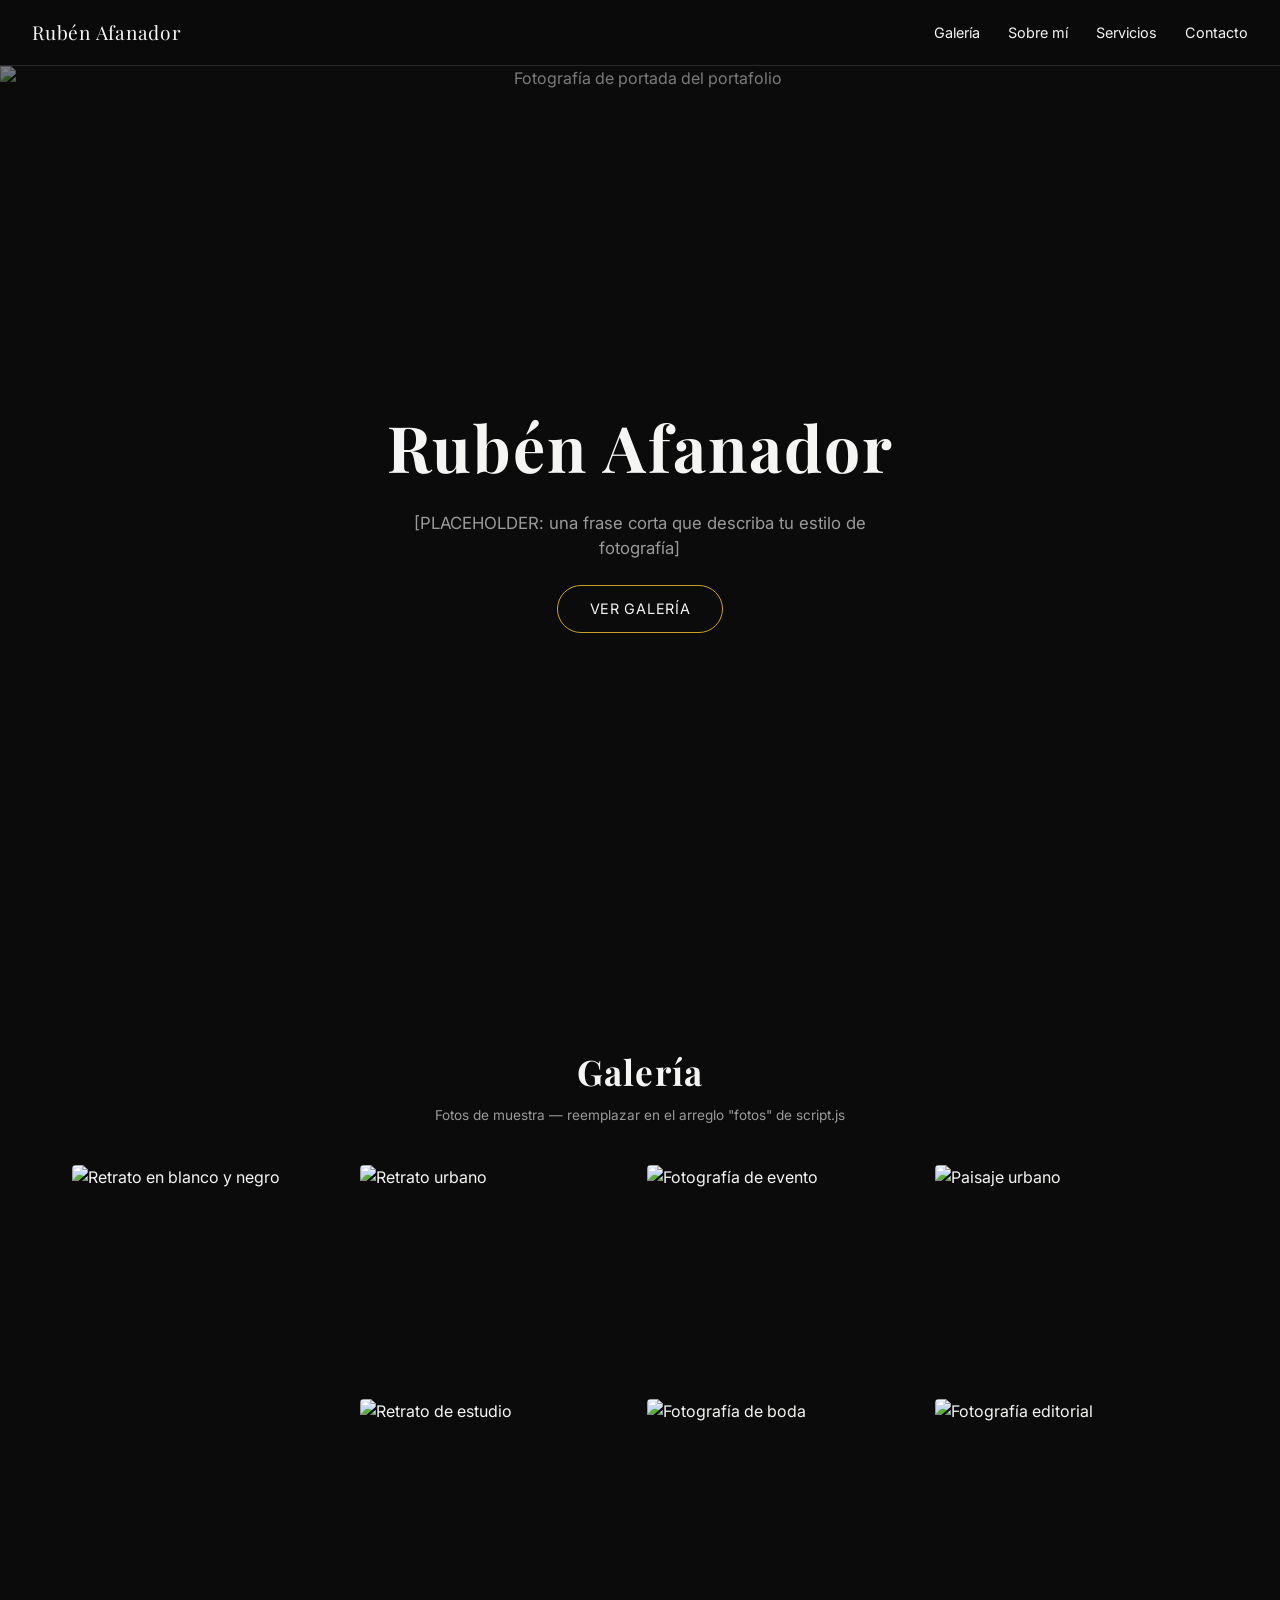
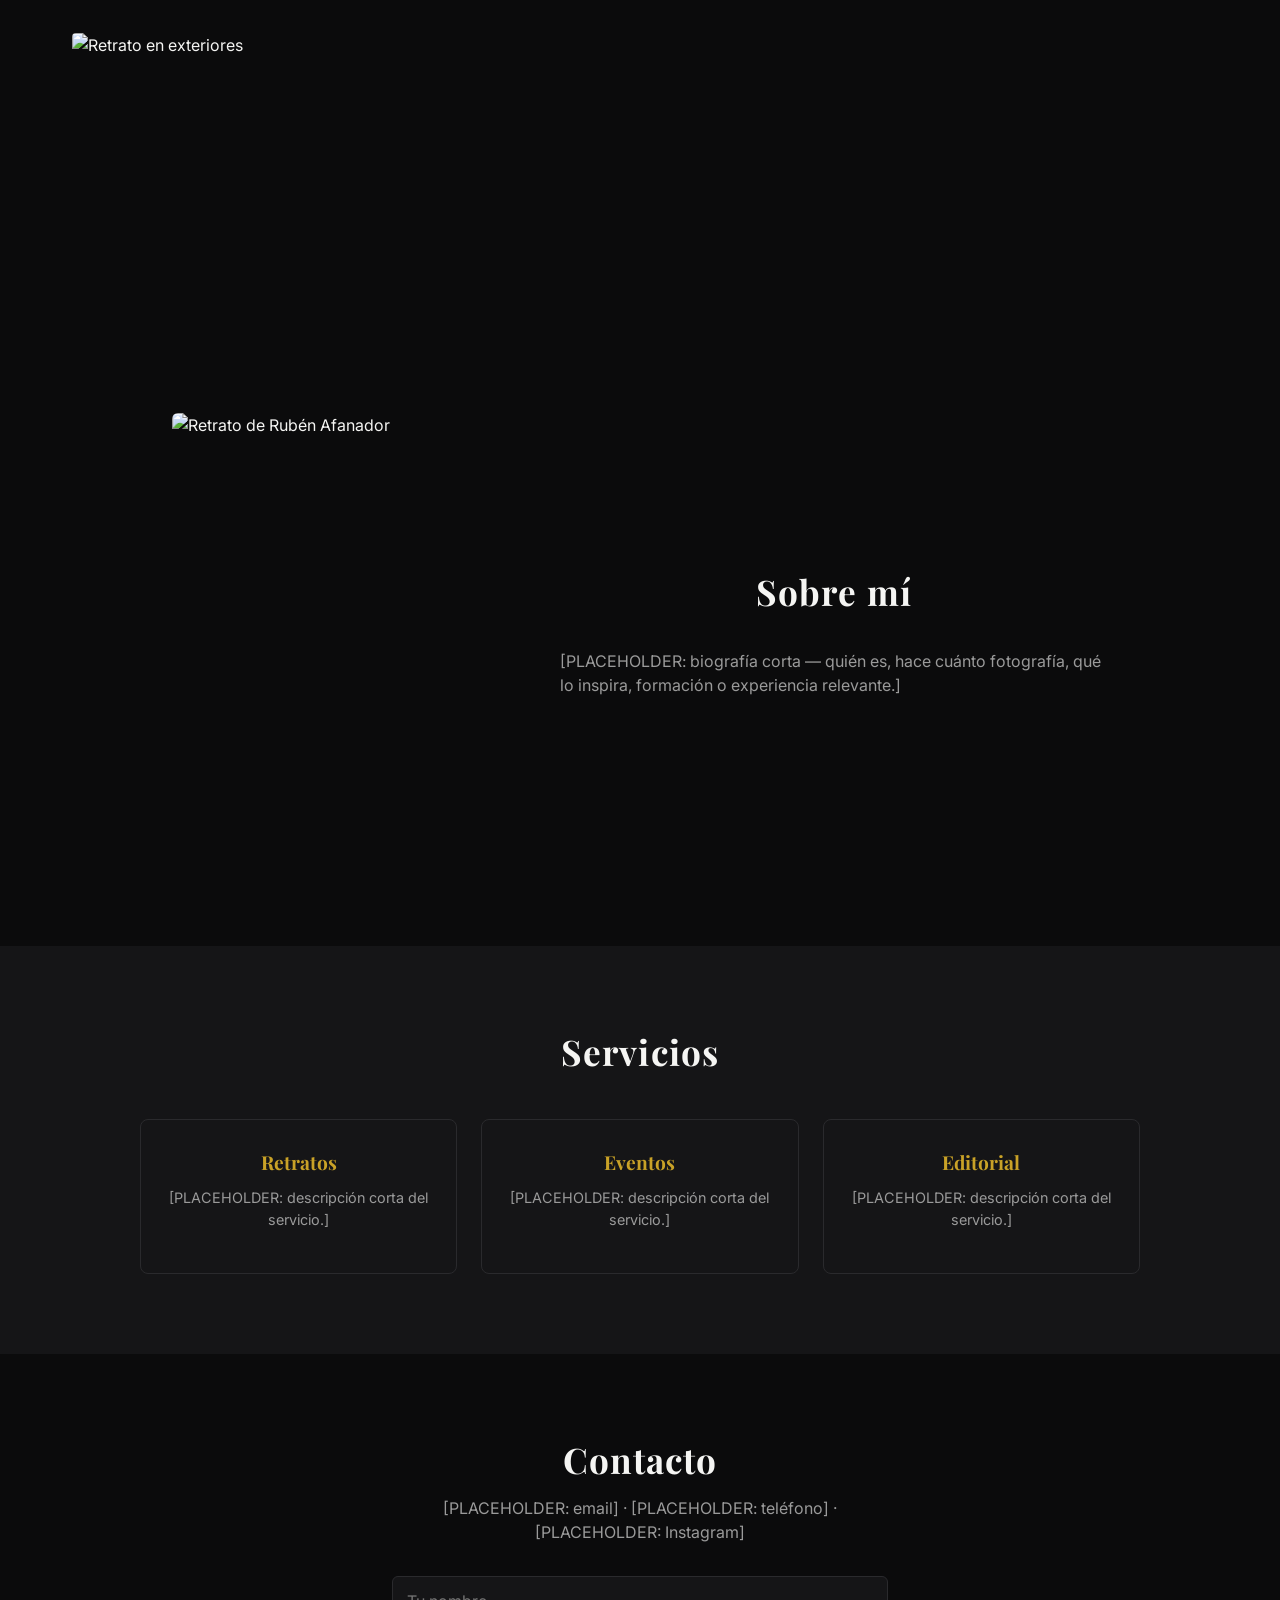
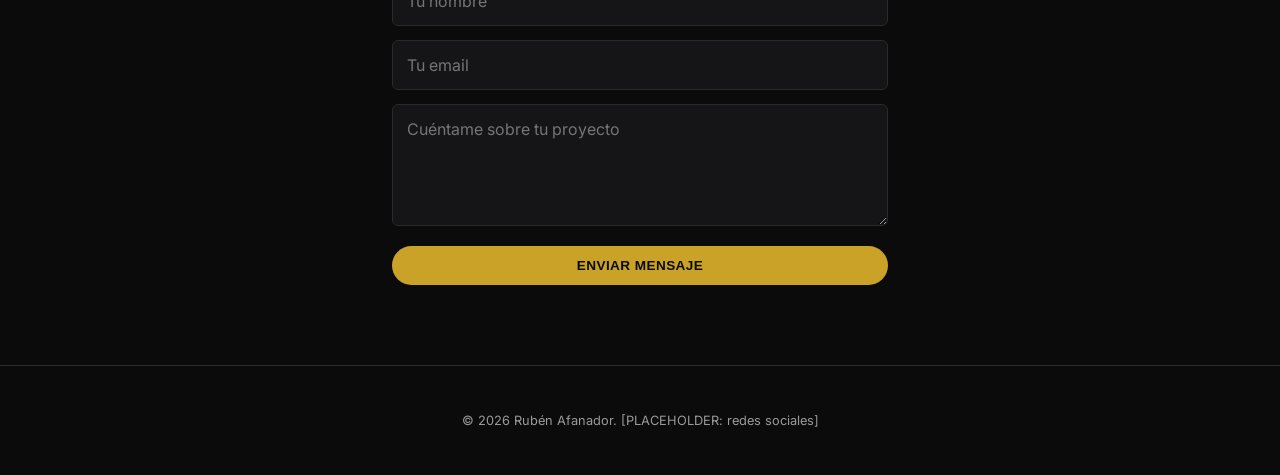
==== index.html @ 2e806fbf "Primera version del portafolio de Ruben Afanador (placeholders) Co-Authored-By: Claude Sonnet 5 <nor" ====
<!DOCTYPE html>
<html lang="es">
<head>
  <meta charset="UTF-8">
  <meta name="viewport" content="width=device-width, initial-scale=1.0">
  <title>Rubén Afanador — Fotógrafo</title>
  <meta name="description" content="Portafolio de fotografía de Rubén Afanador.">
  <link rel="preconnect" href="https://fonts.googleapis.com">
  <link href="https://fonts.googleapis.com/css2?family=Playfair+Display:wght@600;700&family=Inter:wght@400;500;600&display=swap" rel="stylesheet">
  <link rel="stylesheet" href="styles.css">
</head>
<body>

  <header class="nav">
    <a href="#inicio" class="nav-logo">Rubén Afanador</a>
    <!-- script.js alterna la clase "abierto" en #nav-links (menú de celular) -->
    <button id="btn-menu" class="nav-toggle" aria-label="Abrir menú">☰</button>
    <nav class="nav-links" id="nav-links">
      <a href="#galeria">Galería</a>
      <a href="#sobre-mi">Sobre mí</a>
      <a href="#servicios">Servicios</a>
      <a href="#contacto">Contacto</a>
    </nav>
  </header>

  <section id="inicio" class="hero">
    <!-- PLACEHOLDER: foto de portada. Cambiar por una foto propia de Rubén -->
    <img class="hero-imagen" src="https://images.unsplash.com/photo-1554048612-b6a482bc67e5?w=1600&q=80" alt="Fotografía de portada del portafolio">
    <div class="hero-contenido">
      <h1>Rubén Afanador</h1>
      <!-- PLACEHOLDER: frase corta de estilo -->
      <p class="hero-tagline">[PLACEHOLDER: una frase corta que describa tu estilo de fotografía]</p>
      <a href="#galeria" class="btn-primario">Ver galería</a>
    </div>
  </section>

  <section id="galeria" class="galeria">
    <h2 class="titulo-seccion">Galería</h2>
    <p class="subtitulo-seccion">Fotos de muestra — reemplazar en el arreglo "fotos" de script.js</p>
    <!-- script.js llena esto con una <figure> por cada foto del arreglo "fotos" -->
    <div class="galeria-grid" id="galeria-grid"></div>
  </section>

  <section id="sobre-mi" class="sobre-mi">
    <!-- PLACEHOLDER: retrato de Rubén -->
    <img class="sobre-mi-foto" src="https://images.unsplash.com/photo-1507003211169-0a1dd7228f2d?w=800&q=80" alt="Retrato de Rubén Afanador">
    <div class="sobre-mi-texto">
      <h2 class="titulo-seccion">Sobre mí</h2>
      <p>[PLACEHOLDER: biografía corta — quién es, hace cuánto fotografía, qué lo inspira, formación o experiencia relevante.]</p>
    </div>
  </section>

  <section id="servicios" class="servicios">
    <h2 class="titulo-seccion">Servicios</h2>
    <div class="servicios-grid">
      <article class="servicio">
        <h3>Retratos</h3>
        <p>[PLACEHOLDER: descripción corta del servicio.]</p>
      </article>
      <article class="servicio">
        <h3>Eventos</h3>
        <p>[PLACEHOLDER: descripción corta del servicio.]</p>
      </article>
      <article class="servicio">
        <h3>Editorial</h3>
        <p>[PLACEHOLDER: descripción corta del servicio.]</p>
      </article>
    </div>
  </section>

  <section id="contacto" class="contacto">
    <h2 class="titulo-seccion">Contacto</h2>
    <p class="contacto-datos">[PLACEHOLDER: email] · [PLACEHOLDER: teléfono] · [PLACEHOLDER: Instagram]</p>

    <!-- Sin backend: script.js solo muestra #contacto-mensaje, no envía nada a ningún servidor -->
    <form id="form-contacto" class="form-contacto">
      <input type="text" name="nombre" placeholder="Tu nombre" required>
      <input type="email" name="email" placeholder="Tu email" required>
      <textarea name="mensaje" placeholder="Cuéntame sobre tu proyecto" rows="4" required></textarea>
      <button type="submit">Enviar mensaje</button>
    </form>
    <p id="contacto-mensaje" class="contacto-mensaje" hidden></p>
  </section>

  <!-- Lightbox: arranca oculto, script.js lo llena y le quita "hidden"
       al hacer click en una foto de la galería -->
  <div id="lightbox" class="lightbox" hidden>
    <button id="btn-cerrar-lightbox" class="lightbox-cerrar" aria-label="Cerrar">✕</button>
    <img id="lightbox-imagen" class="lightbox-imagen" src="" alt="">
  </div>

  <footer class="footer">
    <p>&copy; 2026 Rubén Afanador. [PLACEHOLDER: redes sociales]</p>
  </footer>

</body>
<script src="script.js"></script>
</html>
---- styles.css ----
/* Paleta oscura con acento dorado, típica de portafolios de fotografía:
   el negro deja que las fotos sean lo más llamativo de la página. */
:root {
  --bg: #0b0b0c;
  --surface: #151517;
  --borde: #2a2a2d;
  --texto: #f5f5f3;
  --texto-secundario: #9a9a9a;
  --acento: #c9a227;
}

* {
  box-sizing: border-box;
}

body {
  margin: 0;
  background-color: var(--bg);
  color: var(--texto);
  font-family: 'Inter', sans-serif;
  line-height: 1.5;
}

h1, h2, h3 {
  font-family: 'Playfair Display', serif;
  margin: 0;
}

a {
  color: inherit;
  text-decoration: none;
}

/* --- NAV --- */

.nav {
  position: sticky;
  top: 0;
  z-index: 20;
  display: flex;
  align-items: center;
  justify-content: space-between;
  padding: 18px 32px;
  background-color: rgba(11, 11, 12, 0.9);
  backdrop-filter: blur(8px);
  border-bottom: 1px solid var(--borde);
}

.nav-logo {
  font-family: 'Playfair Display', serif;
  font-size: 1.2rem;
  letter-spacing: 0.04em;
}

.nav-links {
  display: flex;
  gap: 28px;
  font-size: 0.9rem;
}

.nav-links a:hover {
  color: var(--acento);
}

.nav-toggle {
  display: none;
  background: none;
  border: none;
  color: var(--texto);
  font-size: 1.4rem;
  cursor: pointer;
}

/* --- HERO --- */

.hero {
  position: relative;
  height: 100vh;
  min-height: 480px;
  display: flex;
  align-items: center;
  justify-content: center;
  text-align: center;
  overflow: hidden;
}

.hero-imagen {
  position: absolute;
  inset: 0;
  width: 100%;
  height: 100%;
  object-fit: cover;
  /* Oscurece la foto para que el texto blanco encima se lea bien */
  filter: brightness(0.5);
}

.hero-contenido {
  position: relative;
  z-index: 1;
  display: flex;
  flex-direction: column;
  align-items: center;
  gap: 16px;
  padding: 0 20px;
}

.hero-contenido h1 {
  font-size: clamp(2.2rem, 6vw, 4rem);
  letter-spacing: 0.03em;
}

.hero-tagline {
  margin: 0;
  color: var(--texto-secundario);
  font-size: 1.05rem;
  max-width: 480px;
}

.btn-primario {
  margin-top: 8px;
  padding: 12px 32px;
  border: 1px solid var(--acento);
  border-radius: 999px;
  color: var(--texto);
  font-size: 0.9rem;
  letter-spacing: 0.05em;
  text-transform: uppercase;
  transition: background-color 0.2s;
}

.btn-primario:hover {
  background-color: var(--acento);
  color: var(--bg);
}

/* --- SECCIONES (comunes a galería, sobre mí, servicios, contacto) --- */

.titulo-seccion {
  font-size: clamp(1.6rem, 4vw, 2.2rem);
  text-align: center;
  letter-spacing: 0.03em;
}

.subtitulo-seccion {
  text-align: center;
  color: var(--texto-secundario);
  font-size: 0.85rem;
  margin-top: 6px;
}

/* --- GALERÍA --- */

.galeria {
  padding: 80px 32px;
  max-width: 1200px;
  margin: 0 auto;
}

.galeria-grid {
  margin-top: 40px;
  display: grid;
  grid-template-columns: repeat(4, 1fr);
  grid-auto-rows: 220px;
  gap: 14px;
}

/* Un par de fotos ocupan 2 filas, para que la grilla no se vea tan
   uniforme (look típico de galería de fotografía) */
.galeria-grid figure:nth-child(1),
.galeria-grid figure:nth-child(6) {
  grid-row: span 2;
}

.galeria-grid figure {
  margin: 0;
  position: relative;
  overflow: hidden;
  border-radius: 4px;
  cursor: pointer;
}

.galeria-grid img {
  width: 100%;
  height: 100%;
  object-fit: cover;
  transition: transform 0.4s ease;
}

.galeria-grid figure:hover img {
  transform: scale(1.06);
}

/* --- SOBRE MÍ --- */

.sobre-mi {
  display: flex;
  flex-wrap: wrap;
  align-items: center;
  gap: 48px;
  max-width: 1000px;
  margin: 0 auto;
  padding: 80px 32px;
}

.sobre-mi-foto {
  flex: 1 1 280px;
  max-width: 340px;
  aspect-ratio: 3 / 4;
  object-fit: cover;
  border-radius: 6px;
}

.sobre-mi-texto {
  flex: 1 1 320px;
  display: flex;
  flex-direction: column;
  gap: 14px;
}

.sobre-mi-texto p {
  color: var(--texto-secundario);
}

/* --- SERVICIOS --- */

.servicios {
  padding: 80px 32px;
  background-color: var(--surface);
}

.servicios-grid {
  margin-top: 40px;
  display: grid;
  grid-template-columns: repeat(auto-fit, minmax(220px, 1fr));
  gap: 24px;
  max-width: 1000px;
  margin-inline: auto;
}

.servicio {
  padding: 28px 24px;
  border: 1px solid var(--borde);
  border-radius: 8px;
  text-align: center;
}

.servicio h3 {
  font-size: 1.2rem;
  color: var(--acento);
}

.servicio p {
  margin-top: 10px;
  color: var(--texto-secundario);
  font-size: 0.9rem;
}

/* --- CONTACTO --- */

.contacto {
  padding: 80px 32px;
  max-width: 560px;
  margin: 0 auto;
  text-align: center;
}

.contacto-datos {
  color: var(--texto-secundario);
  margin-top: 10px;
}

.form-contacto {
  margin-top: 32px;
  display: flex;
  flex-direction: column;
  gap: 14px;
  text-align: left;
}

.form-contacto input,
.form-contacto textarea {
  padding: 12px 14px;
  background-color: var(--surface);
  border: 1px solid var(--borde);
  border-radius: 6px;
  color: var(--texto);
  font: inherit;
  resize: vertical;
}

.form-contacto input:focus,
.form-contacto textarea:focus {
  outline: none;
  border-color: var(--acento);
}

.form-contacto button {
  margin-top: 6px;
  padding: 12px;
  border: none;
  border-radius: 999px;
  background-color: var(--acento);
  color: var(--bg);
  font-weight: 600;
  letter-spacing: 0.03em;
  text-transform: uppercase;
  font-size: 0.85rem;
  cursor: pointer;
}

.contacto-mensaje {
  margin-top: 16px;
  color: var(--acento);
  font-size: 0.9rem;
}

.contacto-mensaje[hidden] {
  display: none;
}

/* --- LIGHTBOX --- */

.lightbox {
  position: fixed;
  inset: 0;
  z-index: 100;
  display: flex;
  align-items: center;
  justify-content: center;
  padding: 24px;
  background-color: rgba(0, 0, 0, 0.9);
}

.lightbox[hidden] {
  display: none;
}

.lightbox-imagen {
  max-width: 90vw;
  max-height: 85vh;
  object-fit: contain;
  border-radius: 4px;
}

.lightbox-cerrar {
  position: absolute;
  top: 20px;
  right: 24px;
  width: 40px;
  height: 40px;
  border-radius: 50%;
  border: 1px solid var(--borde);
  background-color: var(--surface);
  color: var(--texto);
  font-size: 1.1rem;
  cursor: pointer;
}

/* --- FOOTER --- */

.footer {
  padding: 32px;
  text-align: center;
  color: var(--texto-secundario);
  font-size: 0.8rem;
  border-top: 1px solid var(--borde);
}

/* --- RESPONSIVE --- */

@media (max-width: 720px) {
  .nav-toggle {
    display: block;
  }

  .nav-links {
    position: absolute;
    top: 100%;
    left: 0;
    right: 0;
    flex-direction: column;
    gap: 0;
    background-color: var(--bg);
    border-bottom: 1px solid var(--borde);
    /* Oculto por defecto: script.js agrega "abierto" al hacer click en
       el botón de hamburguesa. No se usa [hidden] porque la transición
       de altura con display:none no se puede animar */
    max-height: 0;
    overflow: hidden;
    transition: max-height 0.25s ease;
  }

  .nav-links.abierto {
    max-height: 240px;
  }

  .nav-links a {
    padding: 14px 24px;
    border-top: 1px solid var(--borde);
  }

  .galeria-grid {
    grid-template-columns: repeat(2, 1fr);
    grid-auto-rows: 160px;
  }

  .sobre-mi {
    flex-direction: column;
    text-align: center;
  }
}
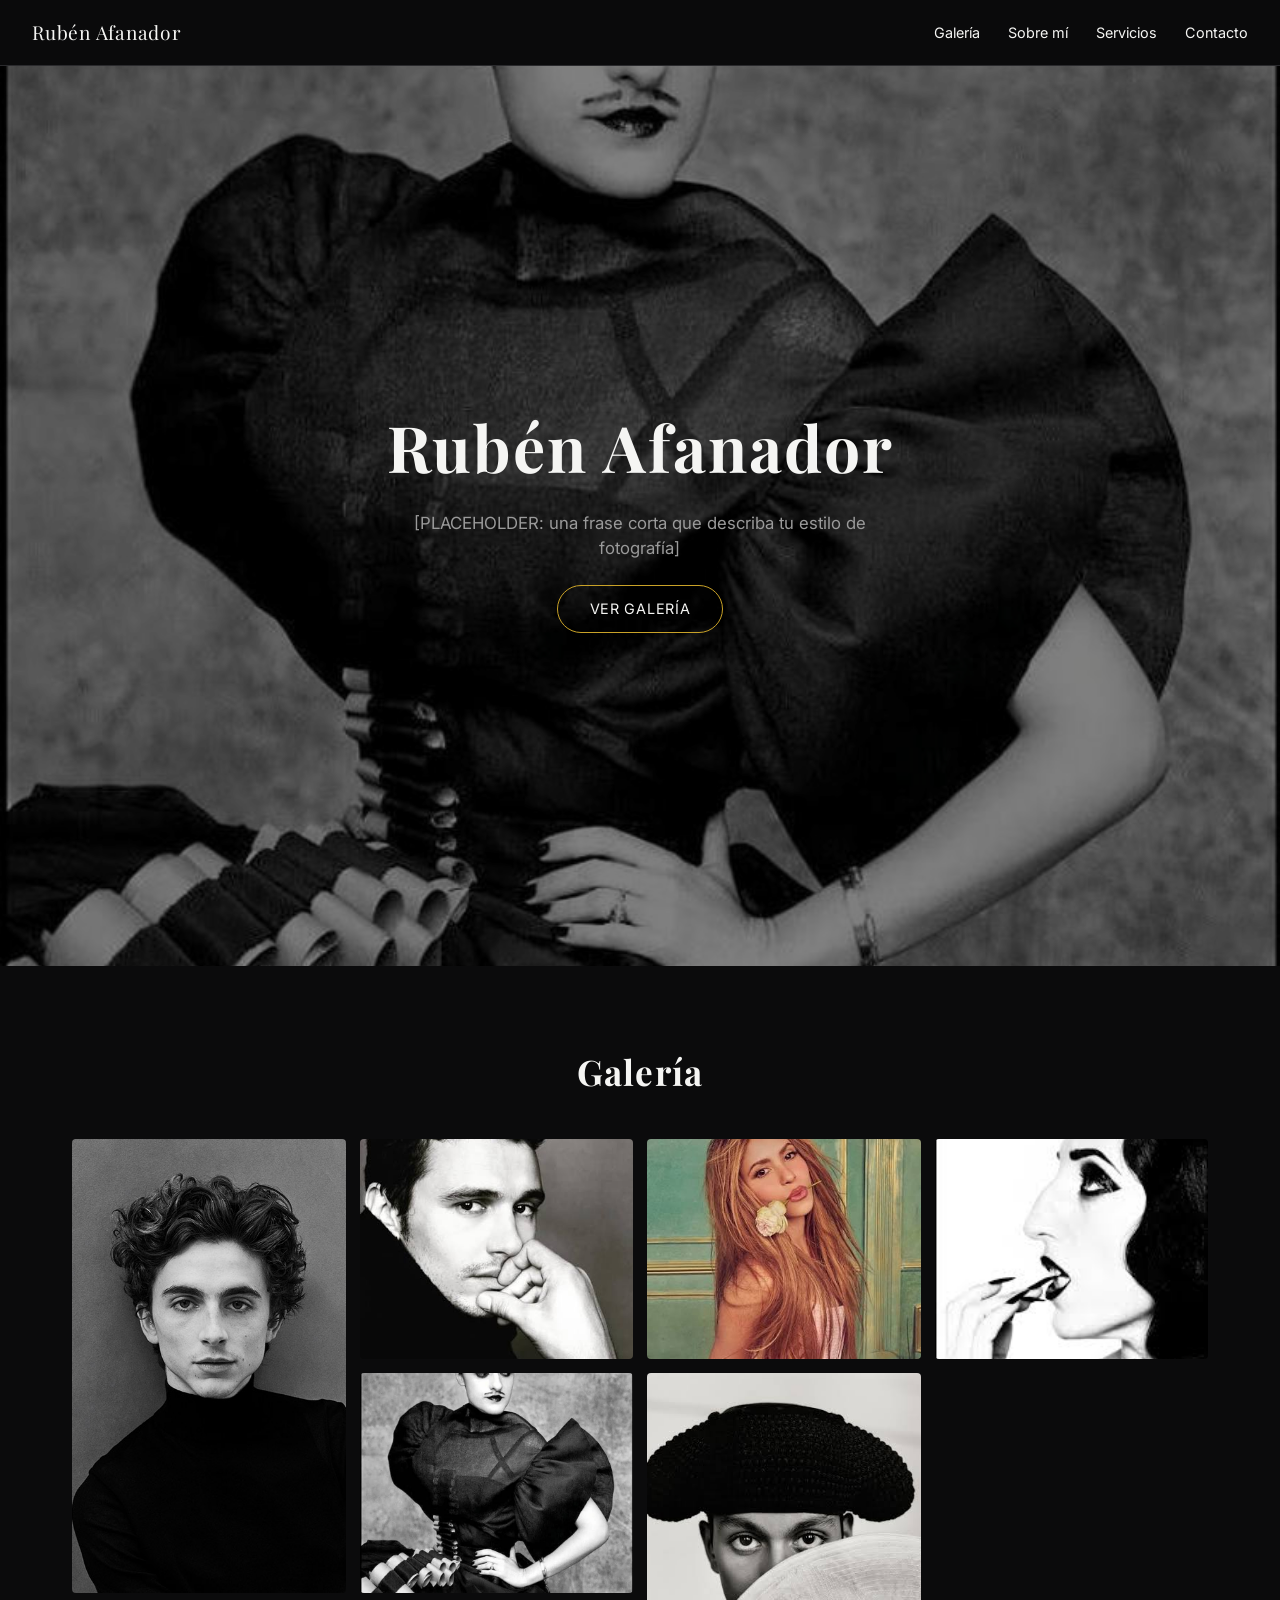
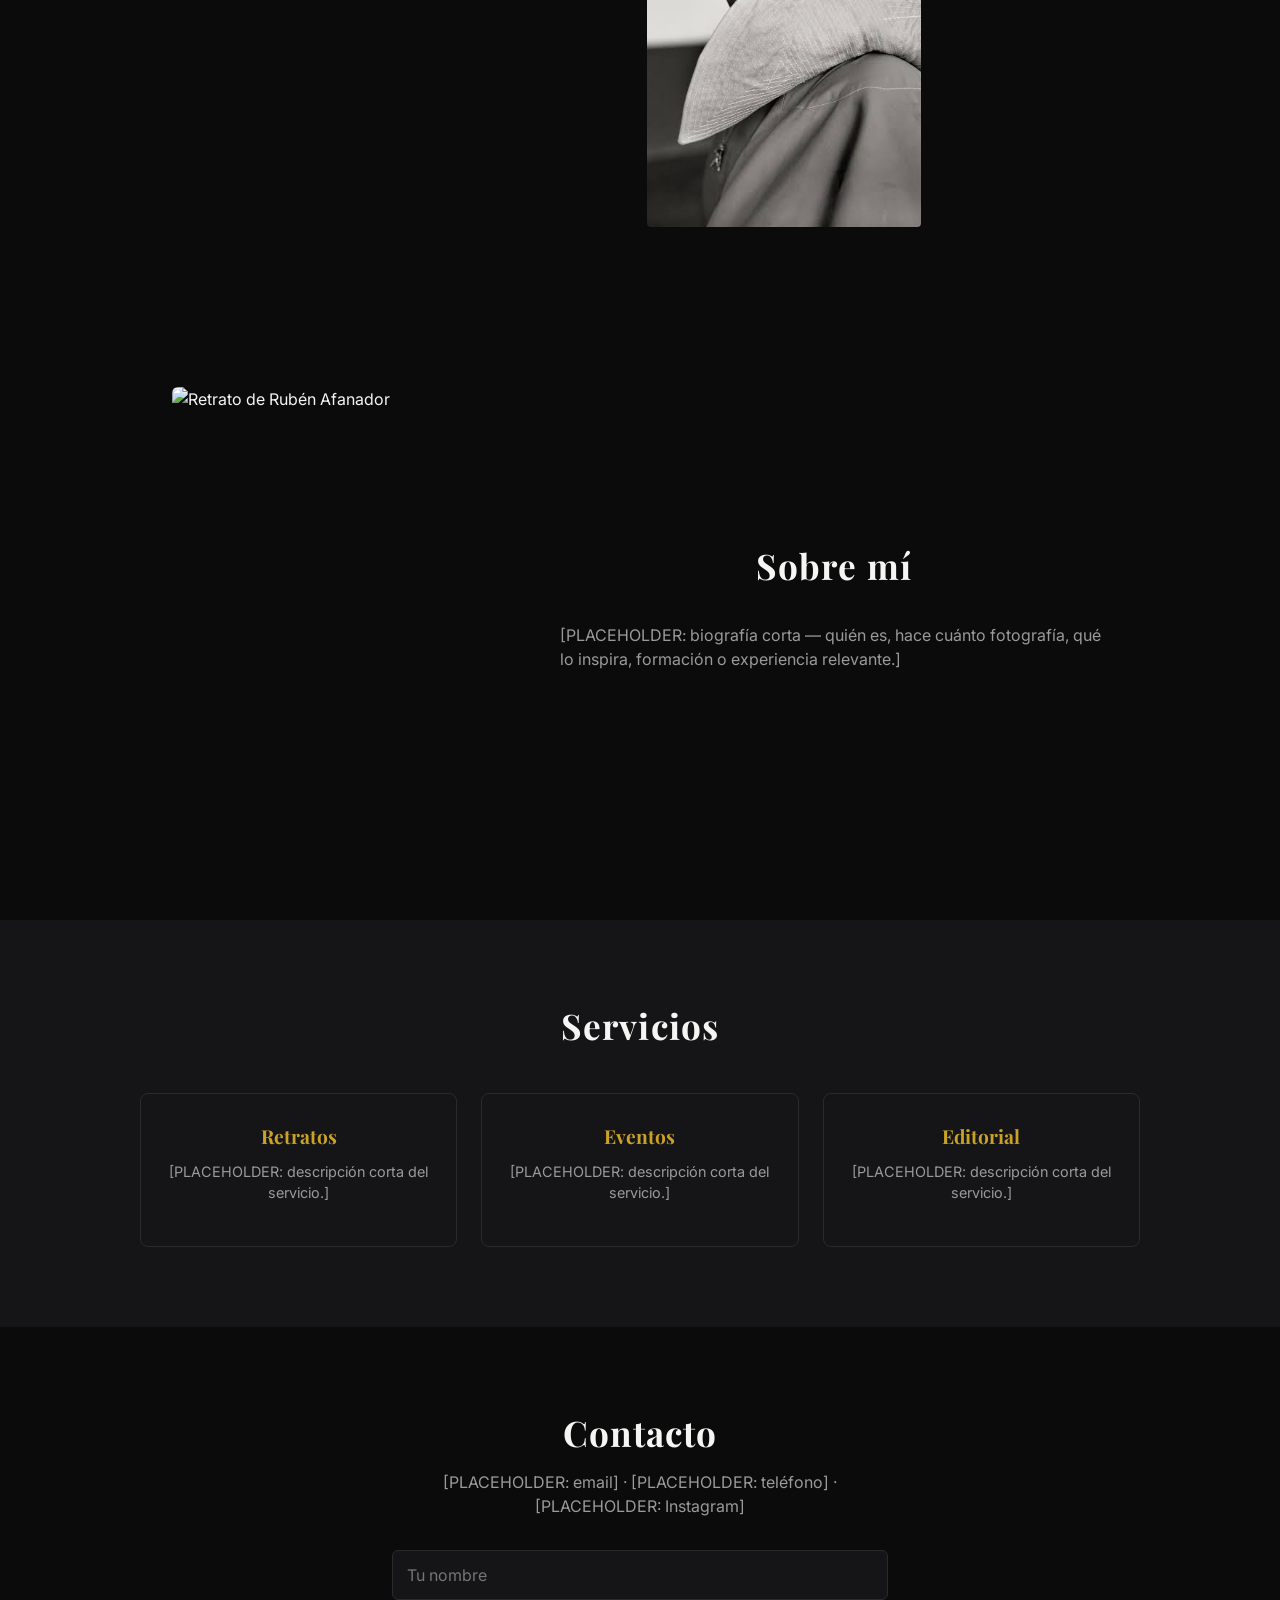
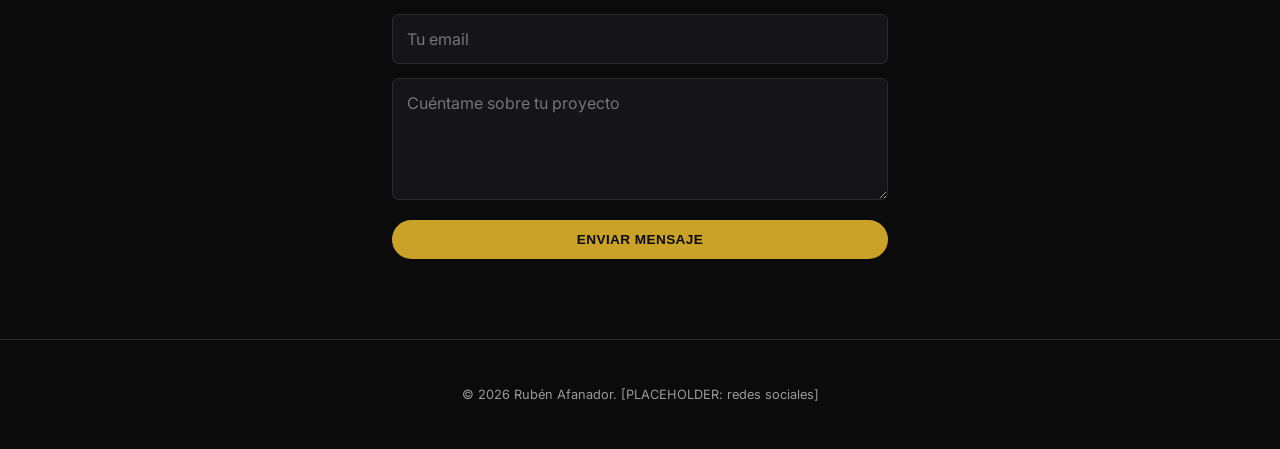
==== commit 4ebdc028: "Agrega trabajos.json con fotos reales, panel de gestion y conecta la galeria Co-Authored-By: Claude " ====
--- a/index.html
+++ b/index.html
@@ -24,8 +24,8 @@
   </header>
 
   <section id="inicio" class="hero">
-    <!-- PLACEHOLDER: foto de portada. Cambiar por una foto propia de Rubén -->
-    <img class="hero-imagen" src="https://images.unsplash.com/photo-1554048612-b6a482bc67e5?w=1600&q=80" alt="Fotografía de portada del portafolio">
+    <!-- Uno de los trabajos reales (trabajos.json) como foto de portada -->
+    <img class="hero-imagen" src="images/trabajo-5.png" alt="Retrato con vestuario escénico, foto de portada">
     <div class="hero-contenido">
       <h1>Rubén Afanador</h1>
       <!-- PLACEHOLDER: frase corta de estilo -->
@@ -36,8 +36,8 @@
 
   <section id="galeria" class="galeria">
     <h2 class="titulo-seccion">Galería</h2>
-    <p class="subtitulo-seccion">Fotos de muestra — reemplazar en el arreglo "fotos" de script.js</p>
-    <!-- script.js llena esto con una <figure> por cada foto del arreglo "fotos" -->
+    <!-- script.js llena esto con una <figure> por cada trabajo de trabajos.json
+         (vía leerTrabajos() en data.js) -->
     <div class="galeria-grid" id="galeria-grid"></div>
   </section>
 
@@ -94,5 +94,7 @@
   </footer>
 
 </body>
+<!-- data.js primero: script.js necesita leerTrabajos() -->
+<script src="data.js"></script>
 <script src="script.js"></script>
 </html>
--- a/styles.css
+++ b/styles.css
@@ -368,7 +368,218 @@
 
 /* --- RESPONSIVE --- */
 
+/* === GESTIÓN (gestion.html) ===
+   Mismo patrón de sidebar + contenido que proyectos1/gestion.html, pero
+   con la paleta oscura/dorada de este portafolio en vez del morado. */
+
+body.gestion {
+  display: flex;
+  flex-direction: row;
+  align-items: stretch;
+  min-height: 100vh;
+}
+
+.sidebar {
+  flex-shrink: 0;
+  width: 220px;
+  padding: 24px 16px;
+  display: flex;
+  flex-direction: column;
+  gap: 16px;
+  background-color: var(--surface);
+  border-right: 1px solid var(--borde);
+}
+
+/* .sidebar usa display:flex, que le gana al atributo hidden; igual pasa
+   con .contenido [hidden] más abajo (mismo motivo que en proyectos1) */
+.sidebar[hidden] {
+  display: none;
+}
+
+.sidebar-titulo {
+  margin: 0;
+  font-size: 1rem;
+  text-transform: uppercase;
+  letter-spacing: 0.06em;
+  color: var(--texto-secundario);
+}
+
+.sidebar-nav {
+  display: flex;
+  flex-direction: column;
+  gap: 8px;
+}
+
+.sidebar-item {
+  padding: 10px 14px;
+  text-align: left;
+  font: inherit;
+  font-size: 0.85rem;
+  color: var(--texto);
+  background-color: var(--bg);
+  border: 1px solid var(--borde);
+  border-radius: 6px;
+  cursor: pointer;
+}
+
+.sidebar-item:hover {
+  border-color: var(--acento);
+}
+
+.sidebar-item.activo {
+  border-color: var(--acento);
+  color: var(--acento);
+}
+
+.contenido {
+  flex: 1;
+  min-width: 0;
+  padding: 40px;
+  overflow-y: auto;
+}
+
+.contenido [hidden] {
+  display: none;
+}
+
+.seccion h1 {
+  margin-bottom: 24px;
+  font-size: 1.6rem;
+}
+
+.tabla {
+  width: 100%;
+  border-collapse: collapse;
+}
+
+.tabla th,
+.tabla td {
+  padding: 10px 12px;
+  text-align: left;
+  border-bottom: 1px solid var(--borde);
+}
+
+.tabla-miniatura {
+  width: 56px;
+  height: 56px;
+  object-fit: cover;
+  border-radius: 4px;
+}
+
+.form-crear {
+  display: flex;
+  flex-direction: column;
+  gap: 6px;
+  max-width: 420px;
+}
+
+.form-crear label {
+  margin-top: 10px;
+  font-size: 0.8rem;
+  color: var(--texto-secundario);
+}
+
+.form-crear input,
+.form-crear textarea,
+.form-crear select {
+  padding: 10px 12px;
+  font: inherit;
+  color: var(--texto);
+  background-color: var(--surface);
+  border: 1px solid var(--borde);
+  border-radius: 6px;
+  resize: vertical;
+}
+
+.form-crear input:focus,
+.form-crear textarea:focus,
+.form-crear select:focus {
+  outline: none;
+  border-color: var(--acento);
+}
+
+.form-crear button {
+  margin-top: 16px;
+  padding: 10px 24px;
+  align-self: flex-start;
+  border: none;
+  border-radius: 999px;
+  background-color: var(--acento);
+  color: var(--bg);
+  font-weight: 600;
+  font-size: 0.85rem;
+  letter-spacing: 0.03em;
+  text-transform: uppercase;
+  cursor: pointer;
+}
+
+.form-botones {
+  display: flex;
+  flex-wrap: wrap;
+  gap: 8px;
+}
+
+.form-botones button {
+  padding: 10px 20px;
+  border: 1px solid var(--borde);
+  border-radius: 999px;
+  background-color: var(--surface);
+  color: var(--texto);
+  font: inherit;
+  cursor: pointer;
+}
+
+#btn-eliminar {
+  border-color: var(--acento);
+  color: var(--acento);
+}
+
+.ficha {
+  display: flex;
+  flex-direction: column;
+  gap: 12px;
+  max-width: 420px;
+  margin-top: 24px;
+  padding: 20px;
+  background-color: var(--surface);
+  border: 1px solid var(--borde);
+  border-radius: 8px;
+}
+
+.ficha img {
+  width: 100%;
+  aspect-ratio: 4 / 3;
+  object-fit: cover;
+  border-radius: 6px;
+}
+
+.ficha h2 {
+  margin: 0;
+}
+
+.ficha p {
+  margin: 0;
+  color: var(--texto-secundario);
+}
+
 @media (max-width: 720px) {
+  body.gestion {
+    flex-direction: column;
+  }
+
+  .sidebar {
+    width: 100%;
+    flex-direction: row;
+    flex-wrap: wrap;
+    border-right: none;
+    border-bottom: 1px solid var(--borde);
+  }
+
+  .sidebar-nav {
+    flex-direction: row;
+    flex-wrap: wrap;
+  }
+
   .nav-toggle {
     display: block;
   }
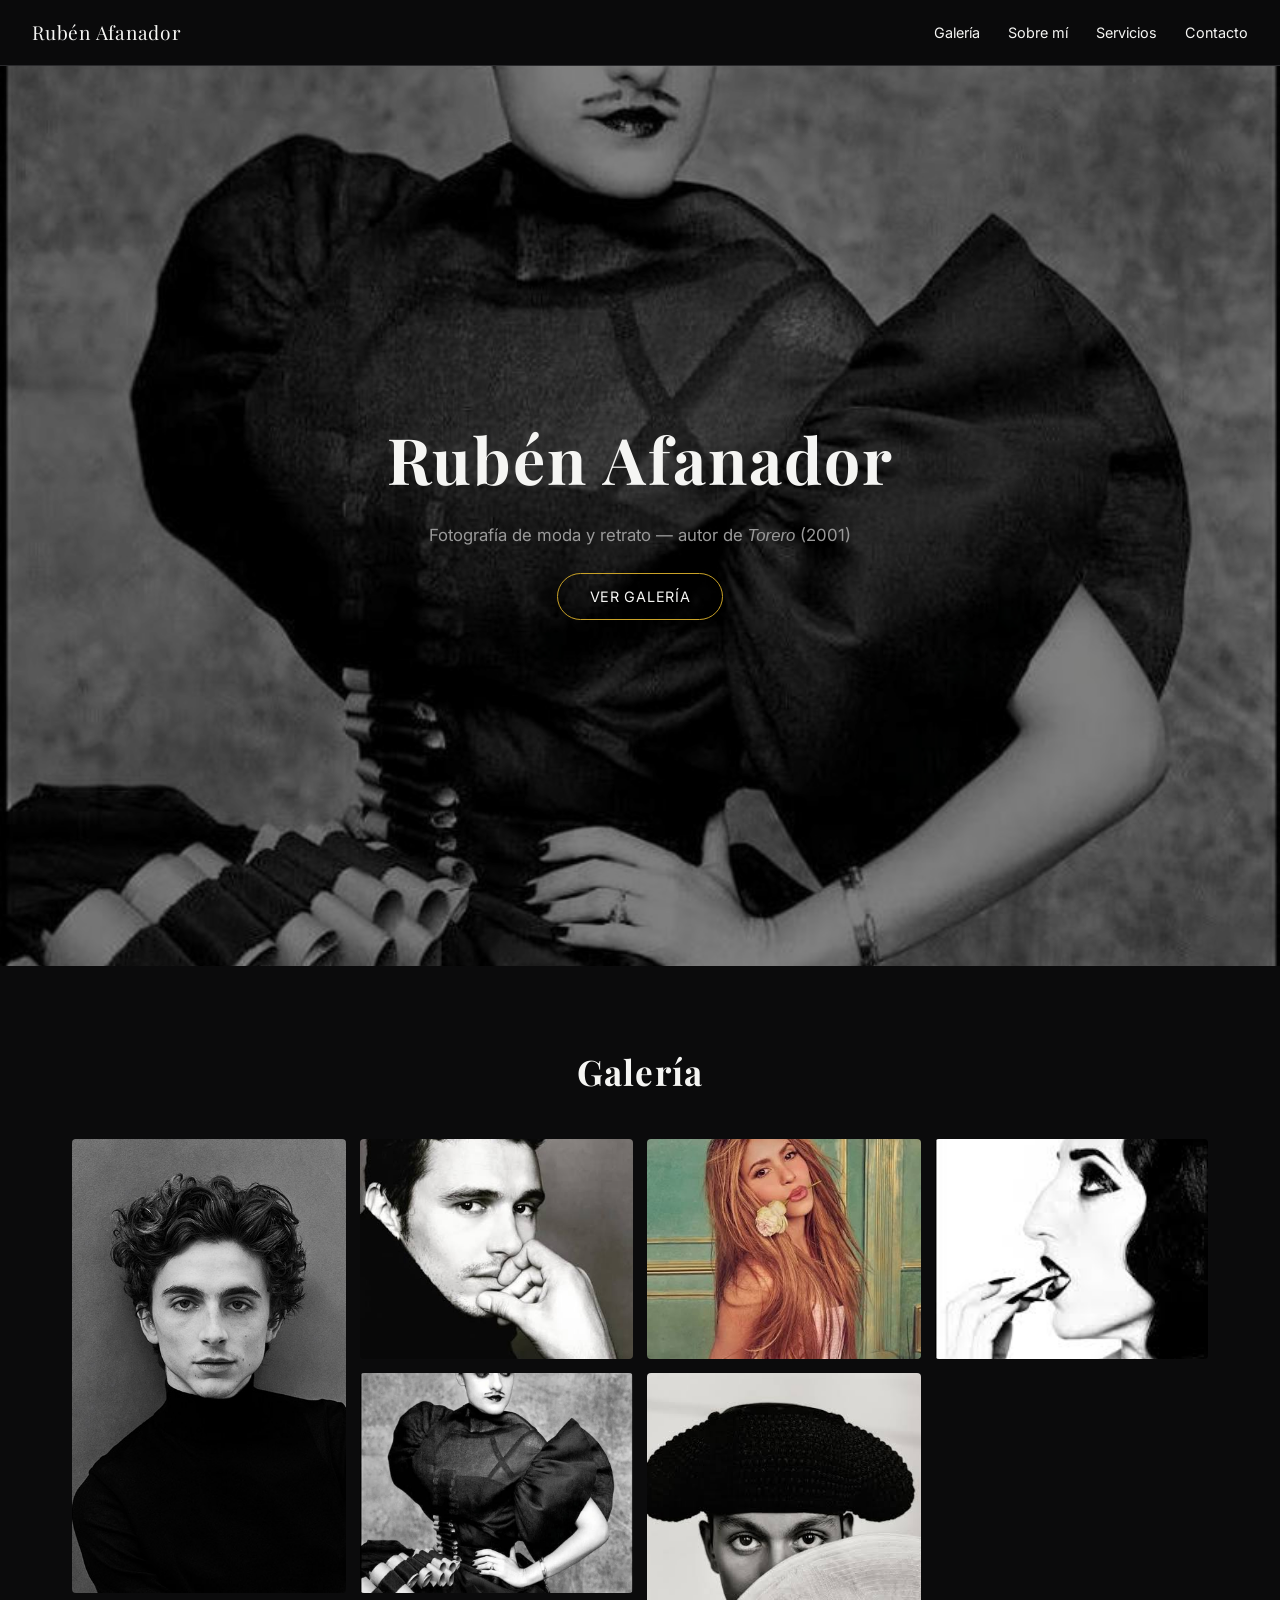
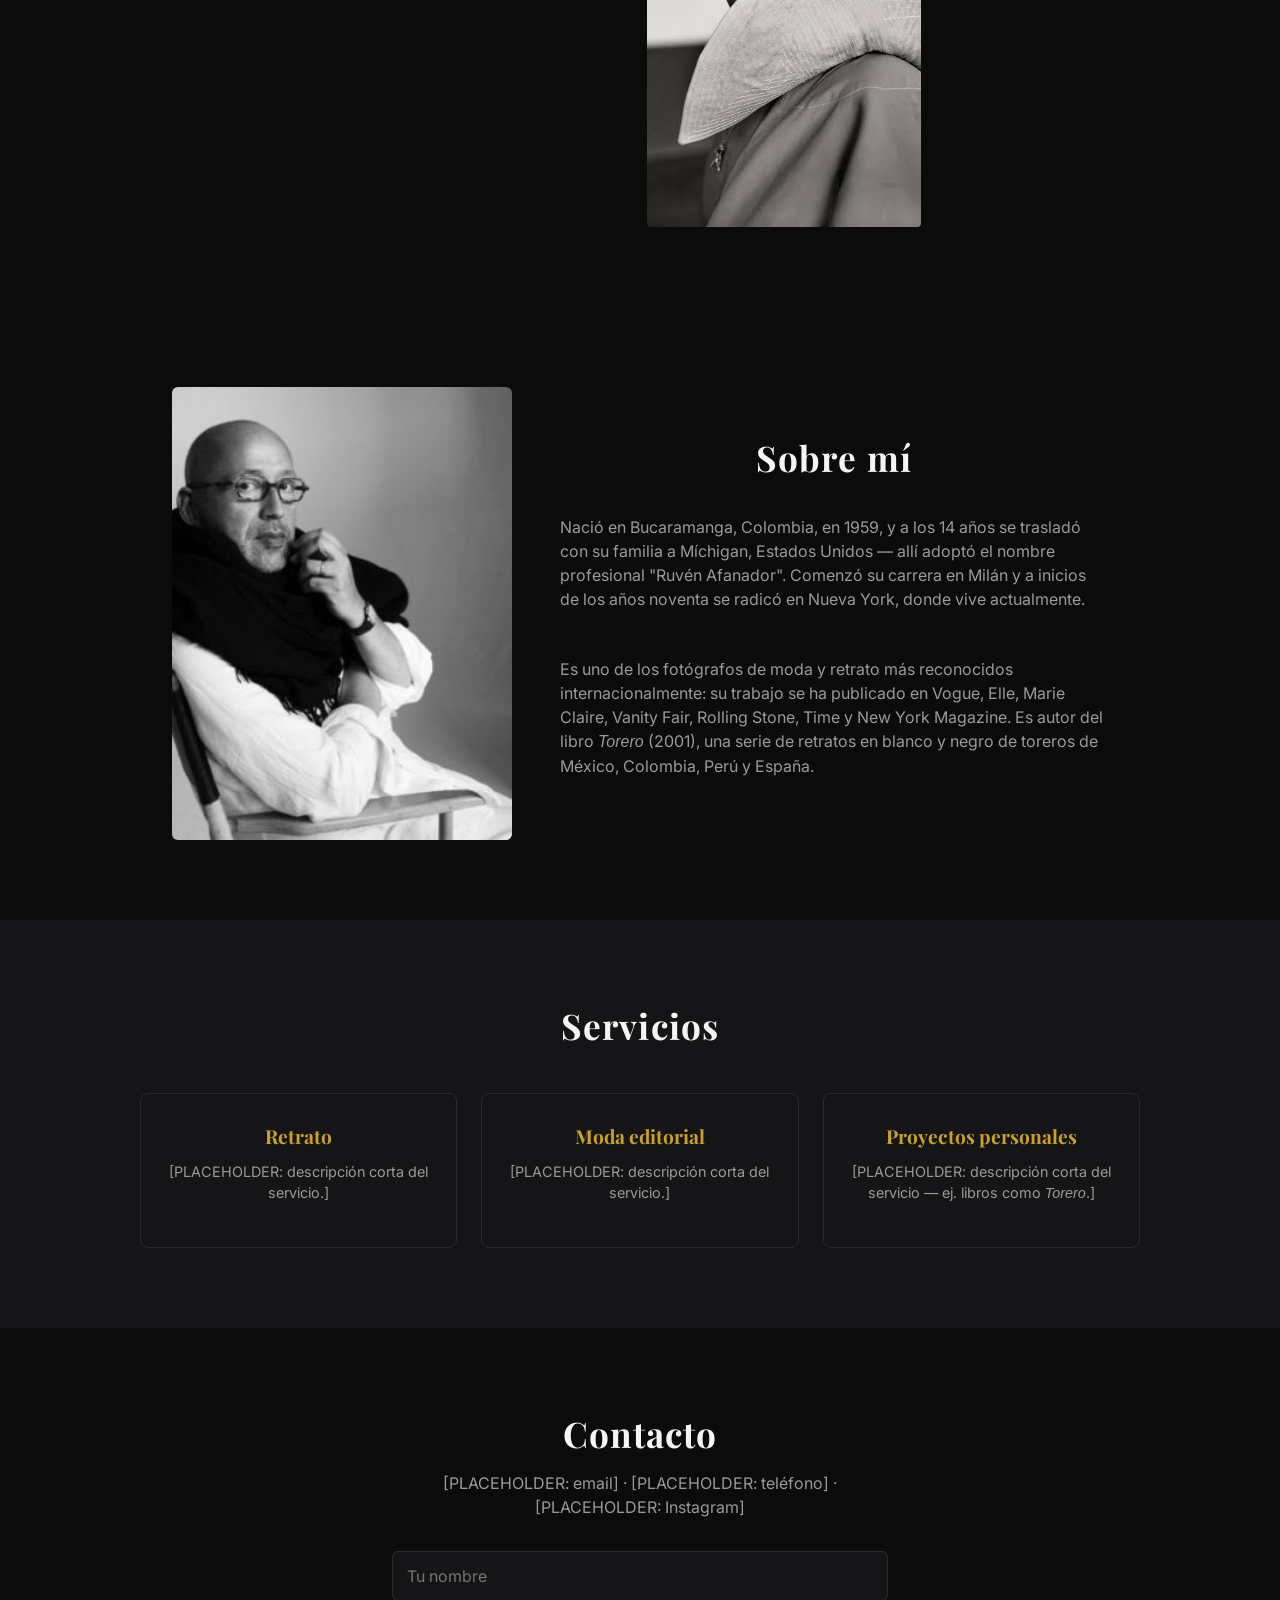
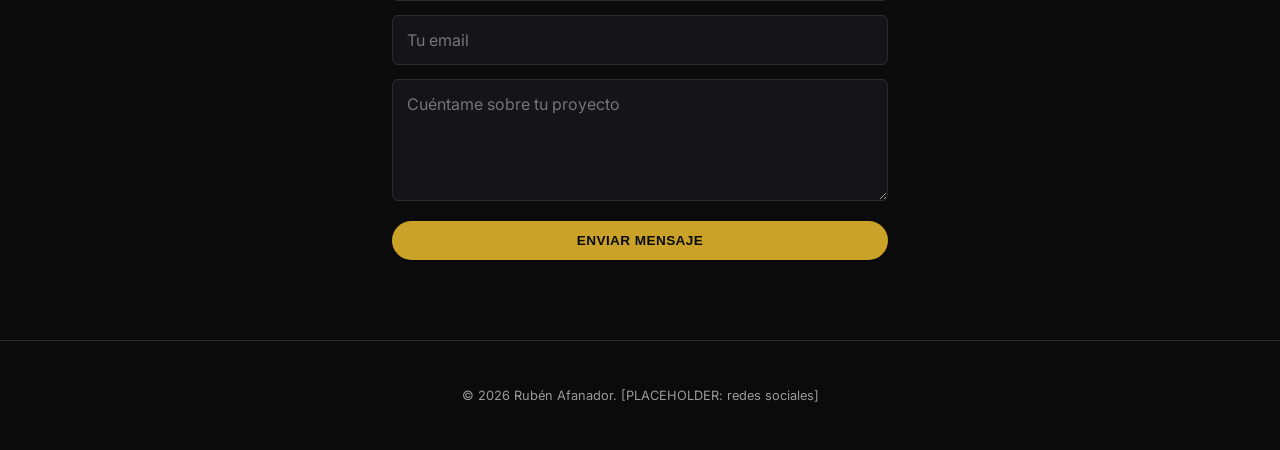
==== commit e45dac1e: "Agrega biografia real y foto de Ruben Afanador con fuentes verificadas Co-Authored-By: Claude Sonnet" ====
--- a/index.html
+++ b/index.html
@@ -4,7 +4,7 @@
   <meta charset="UTF-8">
   <meta name="viewport" content="width=device-width, initial-scale=1.0">
   <title>Rubén Afanador — Fotógrafo</title>
-  <meta name="description" content="Portafolio de fotografía de Rubén Afanador.">
+  <meta name="description" content="Portafolio de Rubén Afanador, fotógrafo de moda y retrato, autor del libro Torero (2001).">
   <link rel="preconnect" href="https://fonts.googleapis.com">
   <link href="https://fonts.googleapis.com/css2?family=Playfair+Display:wght@600;700&family=Inter:wght@400;500;600&display=swap" rel="stylesheet">
   <link rel="stylesheet" href="styles.css">
@@ -28,8 +28,9 @@
     <img class="hero-imagen" src="images/trabajo-5.png" alt="Retrato con vestuario escénico, foto de portada">
     <div class="hero-contenido">
       <h1>Rubén Afanador</h1>
-      <!-- PLACEHOLDER: frase corta de estilo -->
-      <p class="hero-tagline">[PLACEHOLDER: una frase corta que describa tu estilo de fotografía]</p>
+      <!-- Dato real (ver fuentes en rubenafanador.md): publicado en Vogue,
+           Vanity Fair, Rolling Stone, etc., y autor del libro Torero -->
+      <p class="hero-tagline">Fotografía de moda y retrato — autor de <em>Torero</em> (2001)</p>
       <a href="#galeria" class="btn-primario">Ver galería</a>
     </div>
   </section>
@@ -42,11 +43,25 @@
   </section>
 
   <section id="sobre-mi" class="sobre-mi">
-    <!-- PLACEHOLDER: retrato de Rubén -->
-    <img class="sobre-mi-foto" src="https://images.unsplash.com/photo-1507003211169-0a1dd7228f2d?w=800&q=80" alt="Retrato de Rubén Afanador">
+    <!-- Foto real de Rubén (la que compartiste), no una de sus fotos de trabajo -->
+    <img class="sobre-mi-foto" src="images/ruven-afanador-retrato.jpg" alt="Retrato de Rubén Afanador">
     <div class="sobre-mi-texto">
       <h2 class="titulo-seccion">Sobre mí</h2>
-      <p>[PLACEHOLDER: biografía corta — quién es, hace cuánto fotografía, qué lo inspira, formación o experiencia relevante.]</p>
+      <!-- Biografía con datos verificables (ver fuentes en rubenafanador.md):
+           nacimiento, trayectoria y reconocimiento. No incluye nada que no
+           esté respaldado por esas fuentes -->
+      <p>
+        Nació en Bucaramanga, Colombia, en 1959, y a los 14 años se trasladó con su familia a
+        Míchigan, Estados Unidos — allí adoptó el nombre profesional "Ruvén Afanador". Comenzó su
+        carrera en Milán y a inicios de los años noventa se radicó en Nueva York, donde vive
+        actualmente.
+      </p>
+      <p>
+        Es uno de los fotógrafos de moda y retrato más reconocidos internacionalmente: su trabajo
+        se ha publicado en Vogue, Elle, Marie Claire, Vanity Fair, Rolling Stone, Time y New York
+        Magazine. Es autor del libro <em>Torero</em> (2001), una serie de retratos en blanco y
+        negro de toreros de México, Colombia, Perú y España.
+      </p>
     </div>
   </section>
 
@@ -54,16 +69,16 @@
     <h2 class="titulo-seccion">Servicios</h2>
     <div class="servicios-grid">
       <article class="servicio">
-        <h3>Retratos</h3>
+        <h3>Retrato</h3>
         <p>[PLACEHOLDER: descripción corta del servicio.]</p>
       </article>
       <article class="servicio">
-        <h3>Eventos</h3>
+        <h3>Moda editorial</h3>
         <p>[PLACEHOLDER: descripción corta del servicio.]</p>
       </article>
       <article class="servicio">
-        <h3>Editorial</h3>
-        <p>[PLACEHOLDER: descripción corta del servicio.]</p>
+        <h3>Proyectos personales</h3>
+        <p>[PLACEHOLDER: descripción corta del servicio — ej. libros como <em>Torero</em>.]</p>
       </article>
     </div>
   </section>
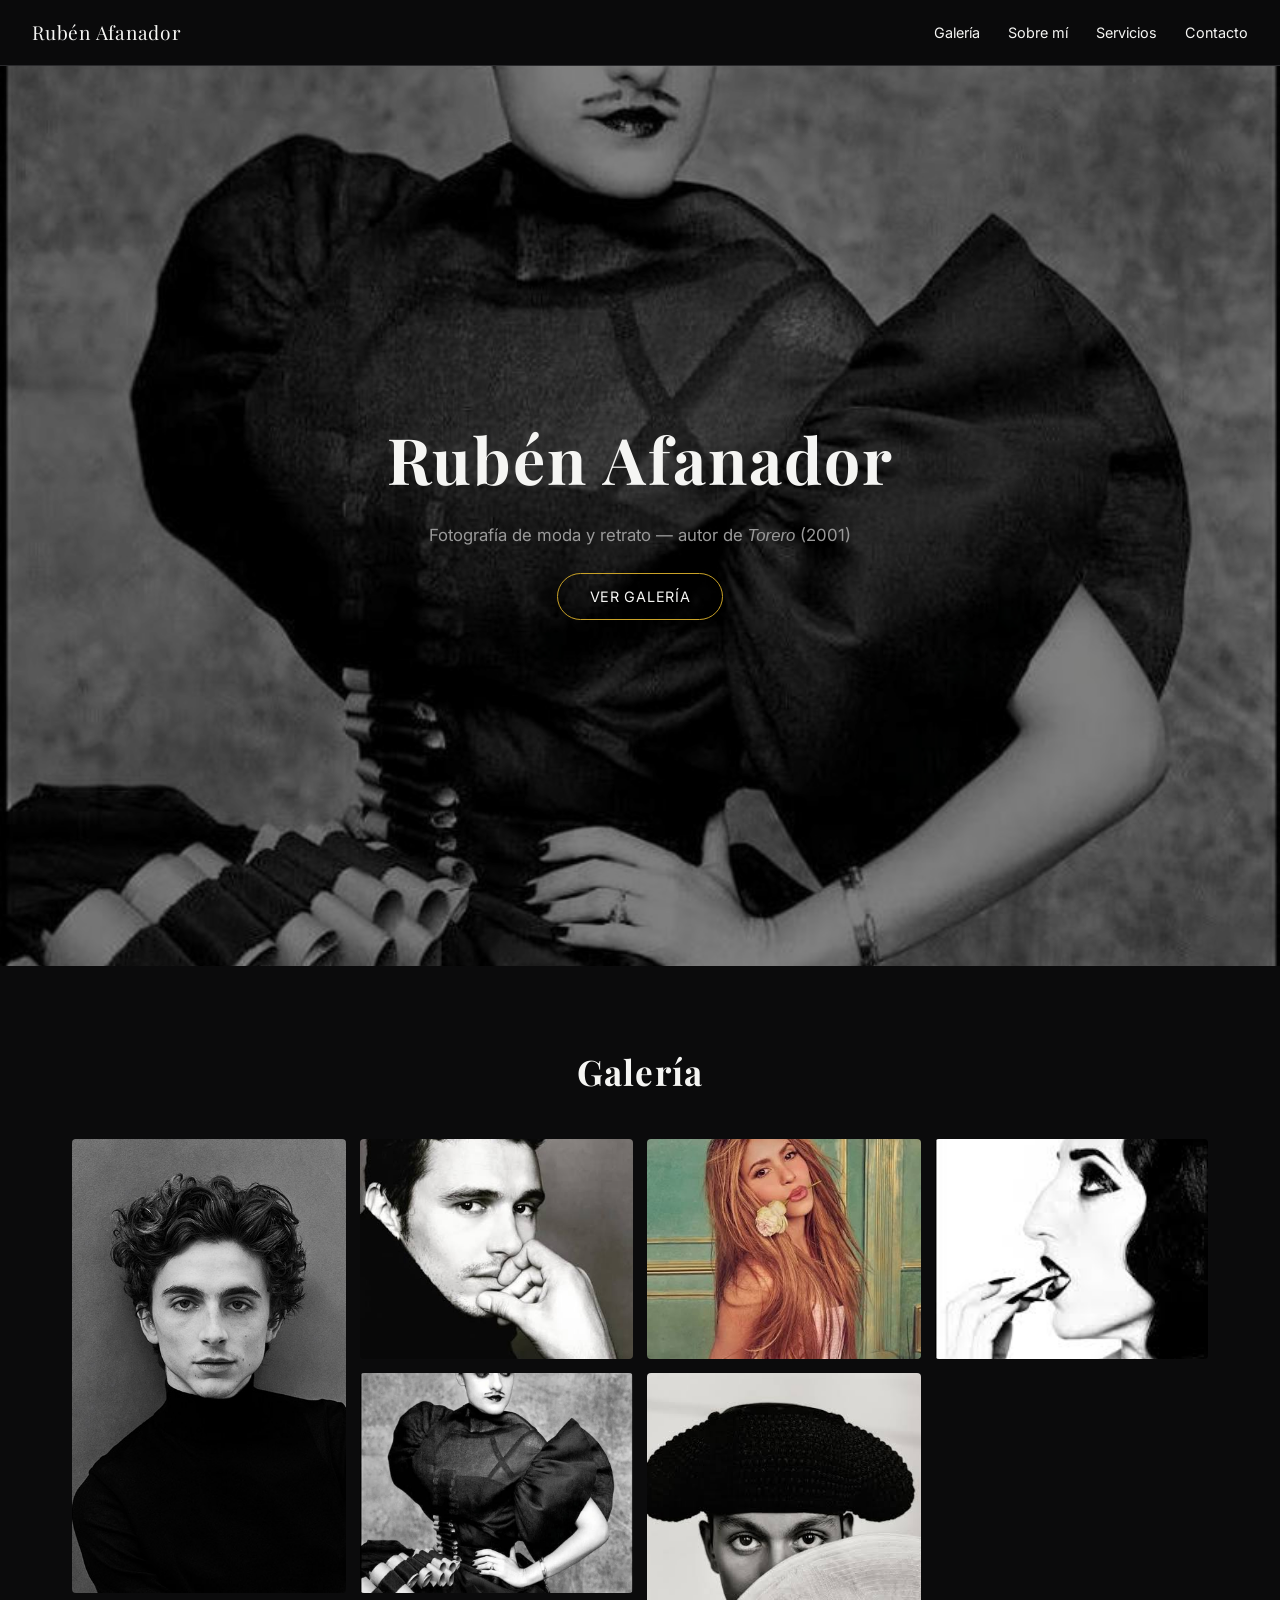
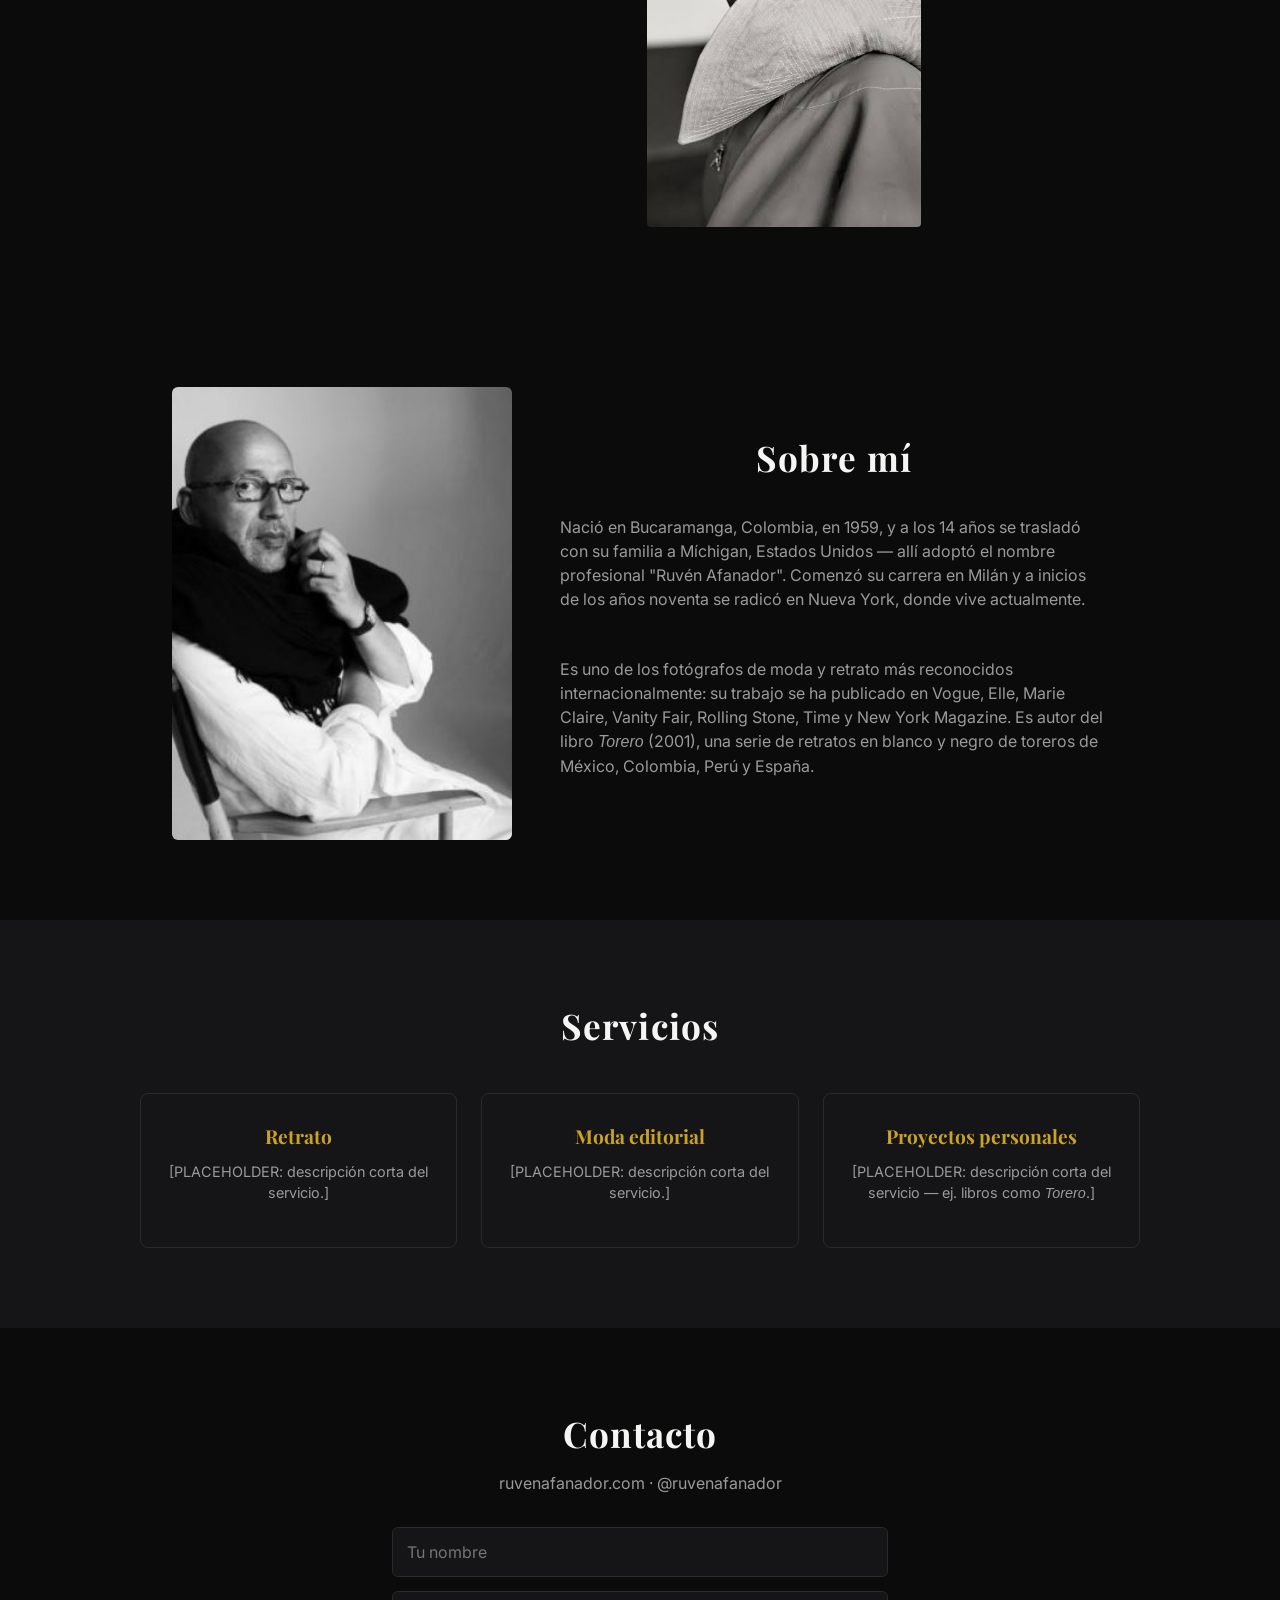
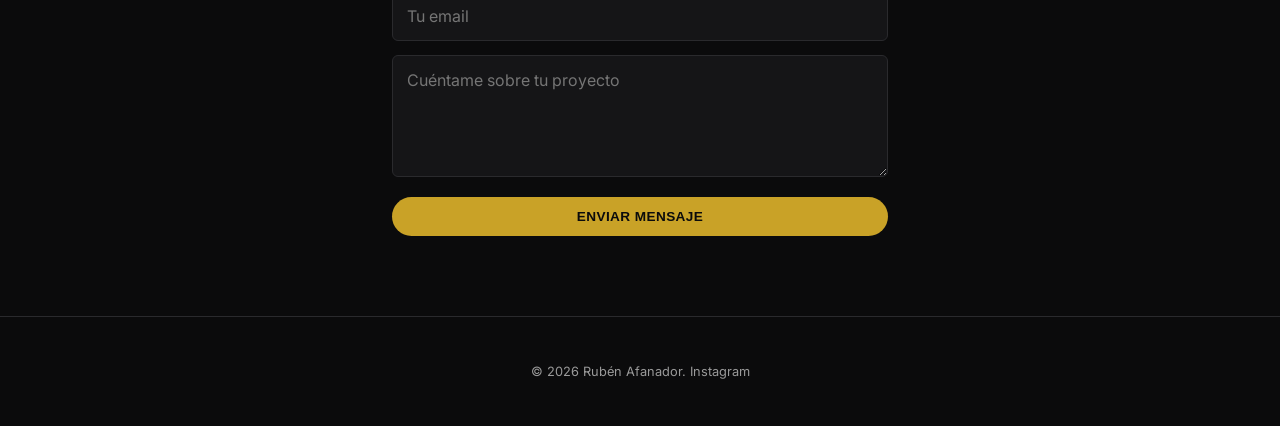
==== commit 16343812: "Agrega contacto real (sitio oficial e Instagram verificados) Co-Authored-By: Claude Sonnet 5 <norepl" ====
--- a/index.html
+++ b/index.html
@@ -85,7 +85,14 @@
 
   <section id="contacto" class="contacto">
     <h2 class="titulo-seccion">Contacto</h2>
-    <p class="contacto-datos">[PLACEHOLDER: email] · [PLACEHOLDER: teléfono] · [PLACEHOLDER: Instagram]</p>
+    <!-- Sitio oficial e Instagram verificados (ver fuentes en rubenafanador.md).
+         Sin email/teléfono: no encontré ninguno público y confiable, y no
+         se inventa un dato de contacto de una persona real -->
+    <p class="contacto-datos">
+      <a href="https://ruvenafanador.com" target="_blank" rel="noopener">ruvenafanador.com</a>
+      ·
+      <a href="https://www.instagram.com/ruvenafanador/" target="_blank" rel="noopener">@ruvenafanador</a>
+    </p>
 
     <!-- Sin backend: script.js solo muestra #contacto-mensaje, no envía nada a ningún servidor -->
     <form id="form-contacto" class="form-contacto">
@@ -105,7 +112,7 @@
   </div>
 
   <footer class="footer">
-    <p>&copy; 2026 Rubén Afanador. [PLACEHOLDER: redes sociales]</p>
+    <p>&copy; 2026 Rubén Afanador. <a href="https://www.instagram.com/ruvenafanador/" target="_blank" rel="noopener">Instagram</a></p>
   </footer>
 
 </body>
--- a/styles.css
+++ b/styles.css
@@ -267,6 +267,11 @@
 .contacto-datos {
   color: var(--texto-secundario);
   margin-top: 10px;
+}
+
+.contacto-datos a:hover {
+  color: var(--acento);
+  text-decoration: underline;
 }
 
 .form-contacto {
